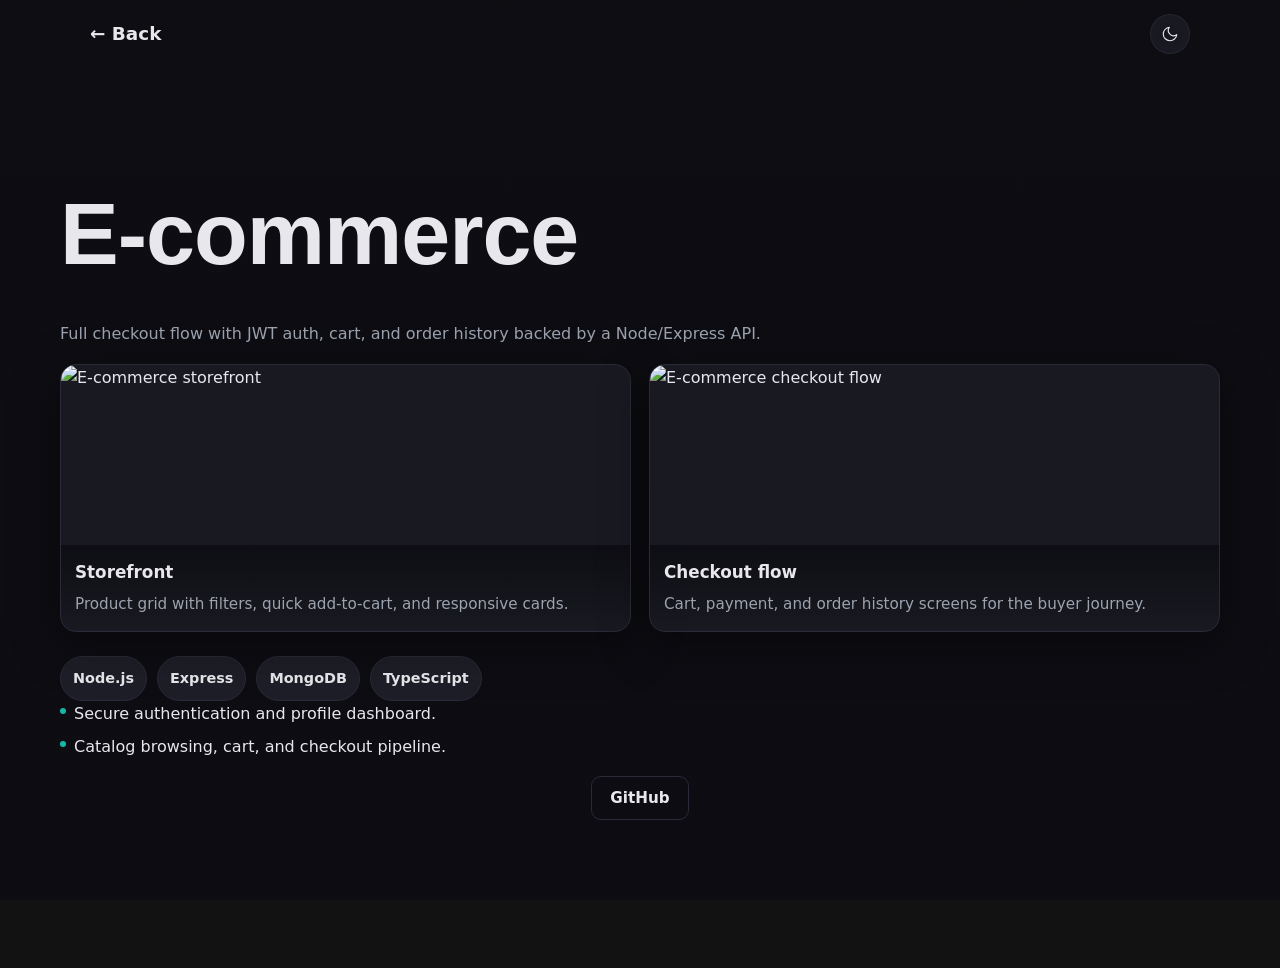
==== projects/ecommerce.html @ d70d5ee4 "Update page title to include 'jano'" ====
<!doctype html>
<html lang="en">
<head>
  <meta charset="UTF-8">
  <meta name="viewport" content="width=device-width, initial-scale=1.0">
  <title>E-commerce | Bati | jano</title>
  <link rel="icon" type="image/x-icon" href="../public/favicon.ico">
  <link rel="stylesheet" href="../style.css">
</head>
<body>
  <input type="checkbox" id="theme-toggle" class="visually-hidden" aria-label="Toggle light mode">
  <!-- Icon sprite (sun/moon) -->
  <svg width="0" height="0" style="position:absolute">
    <defs>
      <symbol id="icon-moon" viewBox="0 0 24 24">
        <path d="M21 12.79A9 9 0 1 1 11.21 3 7 7 0 0 0 21 12.79z" fill="none" stroke="currentColor" stroke-width="1.5" stroke-linecap="round" stroke-linejoin="round"/>
      </symbol>
      <symbol id="icon-sun" viewBox="0 0 24 24">
        <circle cx="12" cy="12" r="5" fill="none" stroke="currentColor" stroke-width="1.5" />
        <path d="M12 1v2M12 21v2M4.22 4.22l1.42 1.42M18.36 18.36l1.42 1.42M1 12h2M21 12h2M4.22 19.78l1.42-1.42M18.36 5.64l1.42-1.42" stroke="currentColor" stroke-width="1.5" stroke-linecap="round"/>
      </symbol>
    </defs>
  </svg>
  <div class="page project-detail" style="--detail-bg: url('../public/ecommerce3.jpg');">
    <header class="navbar">
      <div class="nav-inner">
        <a class="logo" href="../index.html"><span>&larr; Back</span></a>
        <label for="theme-toggle" class="icon-button theme-toggle" aria-label="Toggle theme">
          <svg class="icon sun"><use href="#icon-sun"></use></svg>
          <svg class="icon moon"><use href="#icon-moon"></use></svg>
        </label>
      </div>
    </header>

    <main class="section">
      <div class="container">
        <h1 class="headline">E-commerce</h1>
        <p class="body-text">Full checkout flow with JWT auth, cart, and order history backed by a Node/Express API.</p>
        <div class="detail-gallery">
          <div class="image-card">
            <img src="../public/ecommerce.jpg" alt="E-commerce storefront">
            <div class="image-caption">
              <h4>Storefront</h4>
              <p>Product grid with filters, quick add-to-cart, and responsive cards.</p>
            </div>
          </div>
          <div class="image-card">
            <img src="../public/ecommerce2.jpg" alt="E-commerce checkout flow">
            <div class="image-caption">
              <h4>Checkout flow</h4>
              <p>Cart, payment, and order history screens for the buyer journey.</p>
            </div>
          </div>
        </div>
        <div class="pill-row">
          <span class="pill">Node.js</span>
          <span class="pill">Express</span>
          <span class="pill">MongoDB</span>
          <span class="pill">TypeScript</span>
        </div>
        <ul class="bullet-list">
          <li>Secure authentication and profile dashboard.</li>
          <li>Catalog browsing, cart, and checkout pipeline.</li>
        </ul>
        <div class="button-row">
          <a class="btn outline" href="https://github.com/bati58/e-commerce.git" target="_blank" rel="noreferrer">GitHub</a>
        </div>
      </div>
    </main>
  </div>
</body>
</html>
---- style.css ----
:root {
  /* dark palette (default) */
  --background-dark: #0c0c12;
  --foreground-dark: #e8e8ec;
  --card-dark: #16161e;
  --card-foreground-dark: #e8e8ec;
  --popover-dark: #16161e;
  --popover-foreground-dark: #e8e8ec;
  --primary-dark: #e8e8ec;
  --primary-foreground-dark: #0c0c12;
  --secondary-dark: #1e1e28;
  --secondary-foreground-dark: #e8e8ec;
  --muted-dark: #1e1e28;
  --muted-foreground-dark: #9ca3af;
  --accent: #14b8a6;
  --accent-foreground-dark: #0c0c12;
  --destructive-dark: #ef4444;
  --destructive-foreground-dark: #0c0c12;
  --border-dark: #2a2a38;
  --input-dark: #1e1e28;
  --ring-dark: #e8e8ec;
  --shadow-soft-dark: 0 12px 50px rgba(0, 0, 0, 0.35);

  /* light palette */
  --background-light: #eef2f6;
  --foreground-light: #1e3a5f;
  --card-light: #ffffff;
  --card-foreground-light: #1e3a5f;
  --popover-light: #ffffff;
  --popover-foreground-light: #1e3a5f;
  --primary-light: #1e3a5f;
  --primary-foreground-light: #ffffff;
  --secondary-light: #e4ebf3;
  --secondary-foreground-light: #1e3a5f;
  --muted-light: #e4ebf3;
  --muted-foreground-light: #5a7a9a;
  --accent-foreground-light: #ffffff;
  --destructive-light: #ef4444;
  --destructive-foreground-light: #ffffff;
  --border-light: #d1dce8;
  --input-light: #e4ebf3;
  --ring-light: #1e3a5f;
  --shadow-soft-light: 0 10px 40px rgba(16, 42, 66, 0.08);

  --radius: 12px;

  /* default theme: dark */
  --background: var(--background-dark);
  --foreground: var(--foreground-dark);
  --card: var(--card-dark);
  --card-foreground: var(--card-foreground-dark);
  --popover: var(--popover-dark);
  --popover-foreground: var(--popover-foreground-dark);
  --primary: var(--primary-dark);
  --primary-foreground: var(--primary-foreground-dark);
  --secondary: var(--secondary-dark);
  --secondary-foreground: var(--secondary-foreground-dark);
  --muted: var(--muted-dark);
  --muted-foreground: var(--muted-foreground-dark);
  --accent-foreground: var(--accent-foreground-dark);
  --destructive: var(--destructive-dark);
  --destructive-foreground: var(--destructive-foreground-dark);
  --border: var(--border-dark);
  --input: var(--input-dark);
  --ring: var(--ring-dark);
  --shadow-soft: var(--shadow-soft-dark);

  color-scheme: dark;
}

#theme-toggle:checked ~ .page {
  --background: var(--background-light);
  --foreground: var(--foreground-light);
  --card: var(--card-light);
  --card-foreground: var(--card-foreground-light);
  --popover: var(--popover-light);
  --popover-foreground: var(--popover-foreground-light);
  --primary: var(--primary-light);
  --primary-foreground: var(--primary-foreground-light);
  --secondary: var(--secondary-light);
  --secondary-foreground: var(--secondary-foreground-light);
  --muted: var(--muted-light);
  --muted-foreground: var(--muted-foreground-light);
  --accent-foreground: var(--accent-foreground-light);
  --destructive: var(--destructive-light);
  --destructive-foreground: var(--destructive-foreground-light);
  --border: var(--border-light);
  --input: var(--input-light);
  --ring: var(--ring-light);
  --shadow-soft: var(--shadow-soft-light);
  color-scheme: light;
}

*,
*::before,
*::after {
  box-sizing: border-box;
}

.visually-hidden {
  position: absolute;
  width: 1px;
  height: 1px;
  padding: 0;
  margin: -1px;
  overflow: hidden;
  clip: rect(0, 0, 0, 0);
  white-space: nowrap;
  border: 0;
}

body {
  margin: 0;
  font-family: 'Inter', system-ui, -apple-system, sans-serif;
}

.page {
  background: var(--background);
  color: var(--foreground);
  min-height: 100vh;
  line-height: 1.6;
  transition: background 0.4s ease, color 0.4s ease;
}

a {
  color: inherit;
  text-decoration: none;
}

img {
  max-width: 100%;
  display: block;
}

main {
  position: relative;
  z-index: 1;
}

.container {
  width: min(1200px, 100%);
  margin: 0 auto;
  padding: 0 1.25rem;
}

.section {
  padding: 96px 0;
}

.text-center {
  text-align: center;
}

.headline {
  font-family: 'Space Grotesk', 'Inter', sans-serif;
  font-size: clamp(48px, 8vw, 88px);
  margin: 0 0 16px;
  letter-spacing: -1px;
}

.subtitle {
  margin: 0 0 12px;
  color: var(--muted-foreground);
  letter-spacing: 0.2em;
  text-transform: uppercase;
  font-weight: 600;
}

.tagline {
  margin: 0 auto 32px;
  max-width: 640px;
  color: var(--muted-foreground);
  font-size: 1rem;
}

.button-row {
  display: flex;
  flex-wrap: wrap;
  gap: 12px;
  justify-content: center;
  margin-bottom: 52px;
}

.btn {
  display: inline-flex;
  align-items: center;
  justify-content: center;
  gap: 8px;
  height: 44px;
  padding: 0 18px;
  border-radius: 10px;
  font-weight: 600;
  font-size: 0.95rem;
  border: 1px solid var(--border);
  cursor: pointer;
  transition: transform 0.15s ease, background 0.2s ease, color 0.2s ease, border-color 0.2s ease;
  background: transparent;
  color: var(--foreground);
}

.btn.small {
  height: 36px;
  padding: 0 14px;
  font-size: 0.85rem;
}

.btn:hover {
  transform: translateY(-1px);
  background: color-mix(in srgb, var(--accent) 12%, transparent);
  border-color: var(--accent);
}

.btn.learn-more {
  background: linear-gradient(135deg, #0ea5e9, #8b5cf6);
  color: #e09090;
  text-shadow: 0 1px 2px rgba(0, 0, 0, 0.35);
  border: none;
  box-shadow: 0 10px 30px color-mix(in srgb, var(--accent) 35%, rgba(0, 0, 0, 0.18));
  gap: 10px;
}

.btn.learn-more::before {
  content: "↗";
  font-size: 0.95em;
  line-height: 1;
}

.btn.learn-more:hover {
  transform: translateY(-2px);
  box-shadow: 0 14px 36px color-mix(in srgb, var(--accent) 50%, rgba(0, 0, 0, 0.24));
  filter: brightness(1.05);
}

.btn.primary {
  background: linear-gradient(135deg, var(--accent), #0f3a78);
  color: var(--accent-foreground);
  border: none;
}

.btn.primary:hover {
  filter: brightness(1.05);
}

.btn.full {
  width: 100%;
}

.btn.outline {
  background: transparent;
}

.hero {
  position: relative;
  min-height: 90vh;
  display: grid;
  place-items: center;
}

.hero-content {
  position: relative;
  z-index: 2;
}

.tech-strip {
  margin-top: 16px;
  padding-bottom: 10px;
}

.tech-grid {
  display: flex;
  flex-wrap: wrap;
  gap: 18px;
  justify-content: center;
}

.tech-grid a,
.tech-grid button.tech-tile {
  display: inline-flex;
  align-items: center;
  justify-content: center;
  width: 46px;
  height: 46px;
  border-radius: 12px;
  border: 1px solid color-mix(in srgb, var(--border) 70%, transparent);
  background: color-mix(in srgb, var(--secondary) 70%, transparent);
  transition: transform 0.22s ease, box-shadow 0.22s ease, border-color 0.22s ease;
  cursor: pointer;
}

.tech-grid img {
  width: 32px;
  height: 32px;
}

.tech-grid a:hover,
.tech-grid button.tech-tile:hover {
  transform: translateY(-6px) scale(1.08) rotate(-2deg);
  border-color: var(--accent);
  box-shadow: 0 14px 32px rgba(20, 184, 166, 0.28);
}

.tech-apps {
  padding-top: 64px;
}

.tech-app-grid {
  display: grid;
  grid-template-columns: repeat(auto-fit, minmax(240px, 1fr));
  gap: 16px;
}

.tech-app-card {
  background: var(--card);
  border: 1px solid var(--border);
  border-radius: var(--radius);
  padding: 16px;
  box-shadow: var(--shadow-soft);
  transition: transform 0.2s ease, box-shadow 0.2s ease, border-color 0.2s ease;
  scroll-margin-top: 120px;
}

.tech-app-card:hover,
.tech-app-card:target {
  transform: translateY(-6px);
  border-color: var(--accent);
  box-shadow: 0 16px 40px rgba(20, 184, 166, 0.2);
}

.page .invert-on-dark {
  filter: invert(1) hue-rotate(180deg);
}

#theme-toggle:checked ~ .page .invert-on-dark {
  filter: invert(0);
}

.navbar {
  position: fixed;
  top: 0;
  left: 0;
  right: 0;
  z-index: 10;
  padding: 14px 18px;
}

.nav-inner {
  max-width: 1100px;
  margin: 0 auto;
  display: flex;
  align-items: center;
  justify-content: space-between;
  gap: 12px;
}

.logo {
  display: inline-flex;
  align-items: center;
  gap: 10px;
  font-weight: 700;
  font-size: 1.15rem;
}

.logo img {
  width: 36px;
  height: 36px;
  border-radius: 10px;
  border: 1px solid color-mix(in srgb, var(--border) 80%, transparent);
  box-shadow: 0 6px 18px rgba(0, 0, 0, 0.25);
}

.nav-links {
  display: flex;
  align-items: center;
  gap: 8px;
  background: color-mix(in srgb, var(--secondary) 80%, transparent);
  border: 1px solid color-mix(in srgb, var(--border) 70%, transparent);
  padding: 8px 10px;
  border-radius: 999px;
  backdrop-filter: blur(14px);
}

.nav-links a {
  padding: 10px 14px;
  font-size: 0.95rem;
  color: var(--muted-foreground);
  border-radius: 12px;
  transition: color 0.2s ease, background 0.2s ease;
}

.nav-links a:hover {
  color: var(--foreground);
  background: color-mix(in srgb, var(--accent) 10%, transparent);
}

.nav-actions {
  display: flex;
  align-items: center;
  gap: 8px;
}

.icon-button {
  width: 40px;
  height: 40px;
  display: inline-flex;
  align-items: center;
  justify-content: center;
  border-radius: 999px;
  border: 1px solid color-mix(in srgb, var(--border) 80%, transparent);
  background: color-mix(in srgb, var(--secondary) 70%, transparent);
  cursor: pointer;
  color: var(--foreground);
  transition: transform 0.15s ease, background 0.2s ease, color 0.2s ease;
}

.icon-button:hover {
  transform: translateY(-1px);
  background: color-mix(in srgb, var(--accent) 12%, transparent);
}

.icon {
  width: 18px;
  height: 18px;
}

.icon.close { display: none; }
.icon.sun { display: none; }

#theme-toggle:checked ~ .page .icon.sun { display: inline; }
#theme-toggle:checked ~ .page .icon.moon { display: none; }
#theme-toggle:not(:checked) ~ .page .icon.moon { display: inline; }

.icon-button.theme-toggle {
  color: var(--foreground);
  border-color: color-mix(in srgb, var(--border) 70%, transparent);
  background: color-mix(in srgb, var(--secondary) 75%, transparent);
}

.icon-button.theme-toggle svg {
  opacity: 1;
  filter: drop-shadow(0 0 2px color-mix(in srgb, var(--background) 70%, transparent));
}

.icon-button.theme-toggle:hover {
  border-color: var(--accent);
  background: color-mix(in srgb, var(--accent) 12%, var(--secondary));
}

/* menu toggle interactions */
.navbar #menu-toggle:checked + .nav-inner .icon.menu { display: none; }
.navbar #menu-toggle:checked + .nav-inner .icon.close { display: inline; }
.navbar #menu-toggle:checked + .nav-inner + .mobile-menu { display: flex; }

.mobile-only {
  display: none;
}

.mobile-menu {
  display: none;
  flex-direction: column;
  gap: 6px;
  background: color-mix(in srgb, var(--secondary) 85%, transparent);
  border: 1px solid color-mix(in srgb, var(--border) 80%, transparent);
  border-radius: 16px;
  padding: 10px;
  margin-top: 10px;
  backdrop-filter: blur(12px);
}

.mobile-menu a {
  padding: 10px 12px;
  border-radius: 10px;
  color: var(--muted-foreground);
}

.mobile-menu a:hover {
  background: color-mix(in srgb, var(--accent) 12%, transparent);
  color: var(--foreground);
}

@media (min-width: 961px) {
  .mobile-menu { display: none !important; }
}

.eyebrow {
  display: inline-flex;
  align-items: center;
  gap: 10px;
  text-transform: uppercase;
  letter-spacing: 0.2em;
  font-size: 0.75rem;
  font-weight: 700;
  color: var(--accent);
}

.eyebrow .line {
  display: inline-block;
  width: 40px;
  height: 1px;
  background: color-mix(in srgb, var(--accent) 70%, transparent);
}

.section-title {
  margin: 10px 0 20px;
  font-size: clamp(28px, 5vw, 40px);
  font-family: 'Space Grotesk', 'Inter', sans-serif;
}

.body-text {
  color: var(--muted-foreground);
  margin: 0 0 16px;
  max-width: 720px;
}

.small-text {
  color: var(--muted-foreground);
  font-size: 0.95rem;
  margin: 0;
}

.small {
  font-size: 0.75rem;
}

.uppercase {
  text-transform: uppercase;
}

.grid {
  display: grid;
  gap: 24px;
}

.two-columns {
  grid-template-columns: repeat(auto-fit, minmax(280px, 1fr));
}

.three-columns {
  grid-template-columns: repeat(auto-fit, minmax(240px, 1fr));
}

.four-columns {
  grid-template-columns: repeat(auto-fit, minmax(240px, 1fr));
}

.card {
  background: var(--card);
  color: var(--card-foreground);
  border: 1px solid var(--border);
  border-radius: var(--radius);
  padding: 20px;
  box-shadow: var(--shadow-soft);
  transition: border-color 0.2s ease, transform 0.25s ease, box-shadow 0.25s ease, filter 0.25s ease;
}

.card:hover {
  border-color: var(--accent);
  transform: translateY(-4px);
  box-shadow: 0 14px 50px rgba(20, 184, 166, 0.18);
}

.card-title {
  margin: 0 0 10px;
  font-size: 1.15rem;
  font-weight: 700;
}

.card-grid {
  display: grid;
  grid-template-columns: repeat(auto-fit, minmax(240px, 1fr));
  gap: 14px;
  margin-top: 18px;
}

.sticky-card {
  position: relative;
  background: color-mix(in srgb, var(--secondary) 70%, transparent);
  border: 1px solid var(--border);
  border-radius: var(--radius);
  padding: 20px;
  top: 0;
}

.list {
  padding: 0;
  margin: 16px 0;
  list-style: none;
  color: var(--foreground);
}

.list li {
  position: relative;
  padding-left: 18px;
  margin-bottom: 10px;
}

.list li::before {
  content: '•';
  position: absolute;
  left: 0;
  color: var(--accent);
  font-weight: 800;
}

.pill-row {
  display: flex;
  flex-wrap: wrap;
  gap: 10px;
}

.pill {
  display: inline-flex;
  align-items: center;
  gap: 8px;
  padding: 10px 12px;
  border-radius: 999px;
  background: var(--secondary);
  border: 1px solid var(--border);
  font-weight: 700;
  font-size: 0.9rem;
  color: var(--secondary-foreground);
}

.pill img {
  width: 18px;
  height: 18px;
}

.section-header {
  display: flex;
  align-items: center;
  gap: 14px;
  margin-bottom: 28px;
}

.rule {
  flex: 1;
  height: 2px;
  background: var(--accent);
  opacity: 0.8;
}

.gap-large {
  gap: 24px;
}

.detail-card {
  background: var(--card);
  border: 1px solid var(--border);
  border-radius: var(--radius);
  padding: 18px;
  box-shadow: var(--shadow-soft);
  transition: border-color 0.2s ease, transform 0.2s ease, box-shadow 0.2s ease;
}

.detail-card:hover {
  border-color: var(--accent);
  transform: translateY(-3px);
  box-shadow: 0 14px 44px rgba(20, 184, 166, 0.18);
}

.project.card {
  position: relative;
  transform-style: preserve-3d;
  transition: transform 280ms ease, box-shadow 280ms ease, filter 280ms ease;
  box-shadow: 0 12px 40px rgba(0, 0, 0, 0.18);
  padding-bottom: 56px;
}

.project.card::after {
  content: '';
  position: absolute;
  inset: 0;
  border-radius: inherit;
  background: radial-gradient(circle at 20% 20%, rgba(255, 255, 255, 0.18), transparent 45%),
              radial-gradient(circle at 80% 0%, rgba(20, 184, 166, 0.12), transparent 40%);
  pointer-events: none;
  opacity: 0;
  transition: opacity 280ms ease;
}

.project.card:nth-child(2n) {
  transform: translate3d(0, 0, 0) rotateZ(0.6deg);
}

.project.card:nth-child(2n+1) {
  transform: translate3d(0, 0, 0) rotateZ(-0.6deg);
}

.project.card:hover {
  transform: translate3d(0, -14px, 12px) rotateX(0.6deg) rotateY(-0.6deg) rotateZ(0deg);
  box-shadow: 0 24px 70px rgba(0, 0, 0, 0.28);
  filter: drop-shadow(0 12px 25px rgba(20, 184, 166, 0.2));
}

.project.card:hover::after {
  opacity: 1;
}

.project .tag-row {
  display: flex;
  flex-wrap: wrap;
  gap: 10px;
  margin: 10px 0 16px;
}

.project .tag-row span {
  padding: 6px 10px;
  border-radius: 999px;
  border: 1px solid var(--border);
  color: var(--muted-foreground);
  font-weight: 600;
  font-size: 0.9rem;
}

.project .learn-more {
  position: absolute;
  right: 16px;
  bottom: 16px;
}

.bullet-list {
  list-style: none;
  padding: 0;
  margin: 0 0 16px;
  color: var(--foreground);
}

.bullet-list li {
  display: flex;
  align-items: flex-start;
  gap: 8px;
  margin-bottom: 8px;
}

.bullet-list li::before {
  content: '';
  width: 6px;
  height: 6px;
  border-radius: 50%;
  background: var(--accent);
  margin-top: 7px;
  flex-shrink: 0;
}

.link-row {
  display: flex;
  gap: 12px;
}

.link-row a {
  font-weight: 700;
  color: var(--foreground);
  padding: 6px 0;
}

.link-row a:hover {
  color: var(--accent);
}

.service {
  display: flex;
  gap: 12px;
  align-items: center;
}

.icon-circle {
  width: 44px;
  height: 44px;
  border-radius: 12px;
  background: color-mix(in srgb, var(--accent) 12%, transparent);
  display: inline-flex;
  align-items: center;
  justify-content: center;
  color: var(--accent);
  flex-shrink: 0;
}

.icon-circle svg {
  width: 22px;
  height: 22px;
}

.contact-grid {
  grid-template-columns: repeat(auto-fit, minmax(280px, 1fr));
}

.contact-card .accent-bar,
.contact-form .accent-bar {
  height: 4px;
  width: 100%;
  background: linear-gradient(90deg, var(--accent), transparent);
  margin: -20px -20px 16px;
  border-top-left-radius: var(--radius);
  border-top-right-radius: var(--radius);
}

.contact-list {
  list-style: none;
  padding: 0;
  margin: 18px 0;
}

.contact-list li {
  display: flex;
  align-items: center;
  gap: 12px;
  margin-bottom: 12px;
  font-weight: 700;
}

.contact-form form {
  display: flex;
  flex-direction: column;
  gap: 14px;
}

.form-row {
  display: grid;
  grid-template-columns: repeat(auto-fit, minmax(200px, 1fr));
  gap: 12px;
}

label {
  display: flex;
  flex-direction: column;
  gap: 8px;
  color: var(--foreground);
  font-weight: 700;
  font-size: 0.95rem;
}

input,
textarea {
  width: 100%;
  border-radius: 12px;
  border: 1px solid var(--border);
  background: var(--secondary);
  color: var(--foreground);
  padding: 12px 14px;
  font-size: 0.95rem;
  transition: border-color 0.2s ease, box-shadow 0.2s ease, background 0.2s ease;
  font-family: inherit;
}

input:focus,
textarea:focus {
  outline: none;
  border-color: var(--accent);
  box-shadow: 0 0 0 4px color-mix(in srgb, var(--accent) 25%, transparent);
}

textarea {
  resize: vertical;
}

.form-status {
  display: none;
  font-weight: 700;
  font-size: 0.95rem;
  margin: 8px 0 0;
}

.form-status.success { color: #16a34a; }
.form-status.error { color: #ef4444; }

:target#form-sent {
  display: block;
}

.form-status-close {
  margin-left: 10px;
  padding: 4px 8px;
  border-radius: 8px;
  background: color-mix(in srgb, var(--secondary) 80%, transparent);
  border: 1px solid color-mix(in srgb, var(--border) 70%, transparent);
  color: var(--foreground);
  font-weight: 800;
}

.form-status-close:hover {
  background: color-mix(in srgb, var(--accent) 12%, transparent);
  border-color: var(--accent);
}


.social-row {
  display: flex;
  flex-wrap: wrap;
  gap: 8px;
  margin-top: 10px;
}

.icon-button.square {
  width: 36px;
  height: 36px;
  border-radius: 10px;
  background: var(--secondary);
  border: 1px solid var(--border);
  display: inline-flex;
  align-items: center;
  justify-content: center;
  color: var(--muted-foreground);
  font-weight: 700;
  font-size: 0.9rem;
  transition: transform 0.2s ease, box-shadow 0.2s ease, border-color 0.2s ease;
}

.icon-button.square:hover {
  color: var(--accent);
  border-color: var(--accent);
  transform: translateY(-2px);
  box-shadow: 0 8px 20px rgba(20, 184, 166, 0.15);
}

.contact-card .icon-button.square {
  background: color-mix(in srgb, var(--secondary) 80%, transparent);
}

.icon-button.square svg {
  width: 18px;
  height: 18px;
}

.theme-toggle-btn {
  width: auto;
  height: 38px;
  padding: 0 12px;
  font-weight: 700;
  font-size: 0.9rem;
}

/* Project detail pages */
.project-detail main {
  padding-top: 96px;
}

.page.project-detail {
  position: relative;
  background: linear-gradient(180deg, color-mix(in srgb, var(--background) 85%, transparent), color-mix(in srgb, var(--background) 94%, transparent)), var(--detail-bg, none);
  background-size: cover;
  background-repeat: no-repeat;
  background-position: center;
  background-attachment: fixed;
}

.page.project-detail main,
.page.project-detail header {
  position: relative;
  z-index: 1;
}

.detail-hero {
  margin: 24px 0;
  border-radius: 16px;
  overflow: hidden;
  border: 1px solid var(--border);
  box-shadow: var(--shadow-soft);
  background: color-mix(in srgb, var(--secondary) 60%, transparent);
}

.detail-hero img {
  width: 100%;
  display: block;
  object-fit: cover;
  min-height: 260px;
  opacity: 0;
  transform: translateY(12px);
  animation: fadeInHero 0.75s ease forwards;
}

@keyframes fadeInHero {
  from { opacity: 0; transform: translateY(14px); }
  to   { opacity: 1; transform: translateY(0); }
}

.detail-gallery {
  display: grid;
  grid-template-columns: repeat(auto-fit, minmax(280px, 1fr));
  gap: 18px;
  margin: 18px 0 24px;
}

.image-card {
  position: relative;
  overflow: hidden;
  border-radius: 16px;
  border: 1px solid var(--border);
  background: color-mix(in srgb, var(--secondary) 70%, transparent);
  box-shadow: var(--shadow-soft);
  transition: transform 0.2s ease, box-shadow 0.2s ease, border-color 0.2s ease;
}

.image-card:hover {
  transform: translateY(-4px);
  border-color: var(--accent);
  box-shadow: 0 18px 44px rgba(20, 184, 166, 0.18);
}

.image-card img {
  width: 100%;
  display: block;
  object-fit: cover;
  min-height: 180px;
}

.image-caption {
  padding: 14px;
  background: linear-gradient(180deg, color-mix(in srgb, var(--background) 90%, transparent), transparent);
}

.image-caption h4 {
  margin: 0 0 6px;
  font-size: 1.05rem;
}

.image-caption p {
  margin: 0;
  color: var(--muted-foreground);
  font-size: 0.95rem;
}

.image-card.placeholder {
  display: grid;
  place-items: center;
  background: color-mix(in srgb, var(--secondary) 60%, transparent);
  border: 1px dashed color-mix(in srgb, var(--accent) 50%, var(--border));
}

.placeholder-inner {
  text-align: center;
  padding: 22px;
  color: var(--muted-foreground);
}

.placeholder-inner span {
  display: inline-block;
  font-weight: 700;
  color: var(--foreground);
  margin-bottom: 6px;
}

.contact-grid .card {
  position: relative;
  overflow: hidden;
}

.footer {
  padding: 48px 0 32px;
  background: color-mix(in srgb, var(--secondary) 70%, transparent);
  border-top: 1px solid var(--border);
  margin-top: 32px;
}

.footer-grid {
  display: grid;
  grid-template-columns: repeat(auto-fit, minmax(260px, 1fr));
  gap: 18px;
  align-items: center;
}

.footer-links {
  display: flex;
  flex-wrap: wrap;
  gap: 10px 14px;
  margin-top: 8px;
  color: var(--muted-foreground);
}

.footer-links.footer-links-grid {
  display: grid;
  grid-auto-flow: column;
  grid-template-rows: repeat(3, auto);
  grid-template-columns: repeat(2, auto);
  gap: 8px 18px;
  margin-top: 10px;
}

.footer-links a:hover {
  color: var(--foreground);
}

.copyright {
  text-align: center;
  color: var(--muted-foreground);
  margin: 18px 0 0;
  font-size: 0.9rem;
}

.dot-background {
  position: fixed;
  inset: 0;
  pointer-events: none;
  z-index: 0;
}

.dot-grid {
  position: absolute;
  inset: 0;
  background-image: radial-gradient(circle, color-mix(in srgb, var(--foreground) 18%, transparent) 2px, transparent 2px);
  background-size: 32px 32px;
  opacity: 0.6;
  transition: opacity 0.4s ease;
}

.floating-dots {
  position: absolute;
  inset: 0;
}

.floating-dots span {
  position: absolute;
  left: calc(var(--x) * 1%);
  top: calc(var(--y) * 1%);
  width: calc(var(--s) * 1px);
  height: calc(var(--s) * 1px);
  background: color-mix(in srgb, var(--accent) 90%, transparent);
  border-radius: 999px;
  opacity: var(--o);
  animation: float 10s ease-in-out infinite alternate;
}
/* Profile Card (replaces How I Work) */
.profile-card {
  text-align: center;
  background: var(--card);
  border: 1px solid var(--border);
  border-radius: var(--radius);
  padding: 24px;
  box-shadow: var(--shadow-soft);
  transition: transform 0.3s ease, box-shadow 0.3s ease;
}

.profile-card:hover {
  transform: translateY(-6px);
  box-shadow: 0 16px 50px rgba(20, 184, 166, 0.2);
}

/* Image */
.profile-image-wrapper {
  width: 160px;
  height: 160px;
  margin: 0 auto 16px;
  border-radius: 50%;
  overflow: hidden;
  border: 3px solid var(--accent);
  box-shadow: 0 10px 30px rgba(20, 184, 166, 0.3);
}

.profile-image-wrapper img {
  width: 100%;
  height: 100%;
  object-fit: cover;
}

/* Bio */
.profile-bio {
  margin-top: 12px;
  font-size: 0.9rem;
  color: var(--muted-foreground);
}
/* =========================
   PROFILE ADVANCED EFFECTS
========================= */

/* Floating animation */
@keyframes float {
  0% { transform: translateY(0px); }
  50% { transform: translateY(-10px); }
  100% { transform: translateY(0px); }
}

.profile-card {
  text-align: center;
  background: var(--card);
  border: 1px solid var(--border);
  border-radius: var(--radius);
  padding: 28px 20px;
  box-shadow: var(--shadow-soft);
  animation: float 4s ease-in-out infinite;
  transition: transform 0.3s ease, box-shadow 0.3s ease;
}

.profile-card:hover {
  transform: translateY(-8px) scale(1.02);
  box-shadow: 0 20px 60px rgba(20, 184, 166, 0.25);
}

/* Profile Image */
.profile-image-wrapper {
  position: relative;
  width: 220px;
  height: 220px;
  margin: 0 auto 18px;
  border-radius: 50%;
  overflow: hidden;
}

/* Image */
.profile-image-wrapper img {
  width: 100%;
  height: 100%;
  object-fit: cover;
  border-radius: 50%;
  position: relative;
  z-index: 2;
}

/* Animated Glow Ring */
.glow-ring {
  position: absolute;
  inset: -6px;
  border-radius: 50%;
  background: conic-gradient(
    from 0deg,
    #14b8a6,
    #0ea5e9,
    #8b5cf6,
    #14b8a6
  );
  animation: spin 4s linear infinite;
  z-index: 1;
  filter: blur(6px);
}

/* Inner mask to keep ring only */
.profile-image-wrapper::after {
  content: "";
  position: absolute;
  inset: 4px;
  background: var(--card);
  border-radius: 50%;
  z-index: 1;
}
/* CV Button */
.cv-button {
  display: inline-block;
  margin-top: 18px;
  padding: 10px 18px;
  font-size: 0.9rem;
  font-weight: 500;
  border-radius: 999px;
  text-decoration: none;
  color: white;
  background: linear-gradient(135deg, #14b8a6, #0ea5e9);
  box-shadow: 0 6px 20px rgba(14, 165, 233, 0.4);
  transition: all 0.3s ease;
}

/* Hover effect */
.cv-button:hover {
  transform: translateY(-3px) scale(1.05);
  box-shadow: 0 10px 30px rgba(14, 165, 233, 0.6);
}

/* Click effect */
.cv-button:active {
  transform: scale(0.95);
}
/* Spin animation */
@keyframes spin {
  100% { transform: rotate(360deg); }
}

/* Bio */
.profile-bio {
  margin-top: 12px;
  font-size: 0.9rem;
  color: var(--muted-foreground);
}

/* Social Icons */
.profile-socials {
  display: flex;
  justify-content: center;
  gap: 10px;
  margin-top: 16px;
}

.profile-socials a {
  width: 38px;
  height: 38px;
  border-radius: 10px;
  background: var(--secondary);
  border: 1px solid var(--border);
  display: flex;
  align-items: center;
  justify-content: center;
  color: var(--muted-foreground);
  transition: all 0.25s ease;
}

.profile-socials a svg {
  width: 18px;
  height: 18px;
}

.profile-socials a:hover {
  transform: translateY(-3px) scale(1.1);
  color: var(--accent);
  border-color: var(--accent);
  box-shadow: 0 8px 20px rgba(20, 184, 166, 0.3);
}

@keyframes float {
  from { transform: translateY(0px); }
  to   { transform: translateY(-10px); }
}

.dot-grid {
  mix-blend-mode: normal;
}

@media (max-width: 960px) {
  .nav-links {
    display: none;
  }

  .mobile-only {
    display: inline-flex;
  }

  .navbar {
    background: linear-gradient(180deg, color-mix(in srgb, var(--background) 92%, transparent), transparent);
  }

  .section {
    padding: 72px 0;
  }

  .button-row {
    justify-content: center;
  }

  .hero {
    padding-top: 48px;
  }
}

@media (max-width: 640px) {
  .headline {
    letter-spacing: -0.5px;
  }

  .button-row a {
    width: 100%;
    justify-content: center;
  }

  .card-grid,
  .three-columns,
  .four-columns {
    grid-template-columns: 1fr;
  }

  .contact-grid {
    grid-template-columns: 1fr;
  }

  .tech-grid {
    gap: 12px;
  }
}
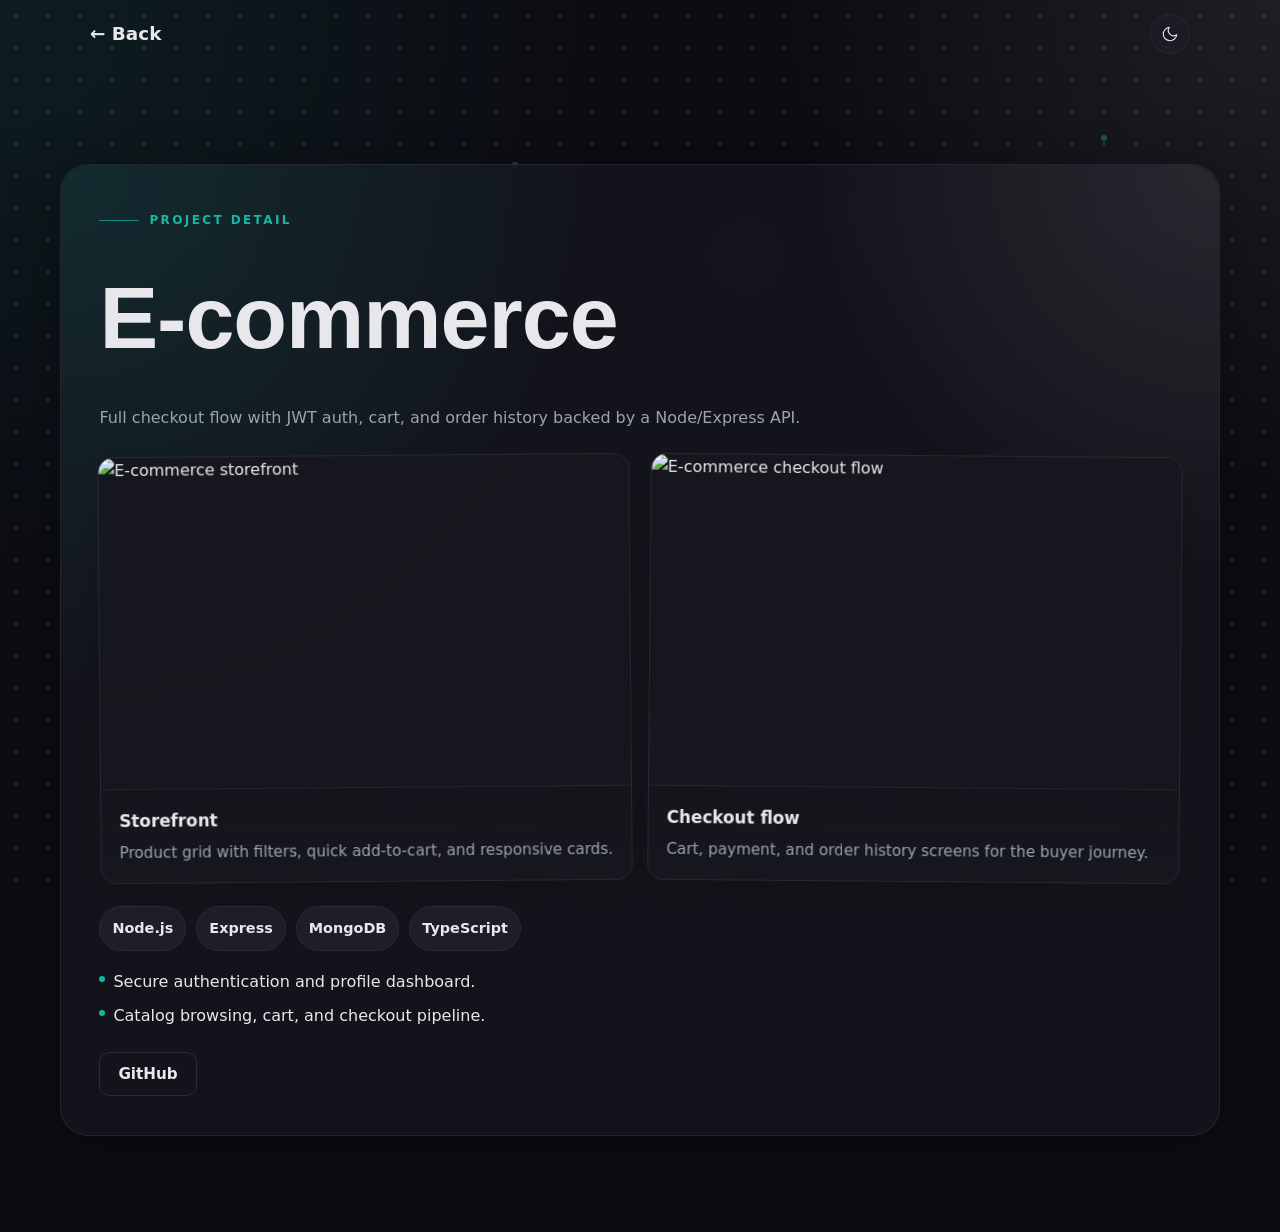
==== commit fcb0a721: "Update project detail backgrounds and card animations" ====
--- a/projects/ecommerce.html
+++ b/projects/ecommerce.html
@@ -3,7 +3,7 @@
 <head>
   <meta charset="UTF-8">
   <meta name="viewport" content="width=device-width, initial-scale=1.0">
-  <title>E-commerce | Bati | jano</title>
+  <title>E-commerce | Bati</title>
   <link rel="icon" type="image/x-icon" href="../public/favicon.ico">
   <link rel="stylesheet" href="../style.css">
 </head>
@@ -22,6 +22,26 @@
     </defs>
   </svg>
   <div class="page project-detail" style="--detail-bg: url('../public/ecommerce3.jpg');">
+    <div class="dot-background" aria-hidden="true">
+      <div class="dot-grid"></div>
+      <div class="floating-dots">
+        <span style="--x:8;--y:20;--s:7;--o:0.45;"></span>
+        <span style="--x:22;--y:35;--s:5;--o:0.35;"></span>
+        <span style="--x:40;--y:18;--s:6;--o:0.4;"></span>
+        <span style="--x:58;--y:28;--s:8;--o:0.5;"></span>
+        <span style="--x:72;--y:22;--s:5;--o:0.4;"></span>
+        <span style="--x:86;--y:15;--s:6;--o:0.45;"></span>
+        <span style="--x:12;--y:60;--s:6;--o:0.35;"></span>
+        <span style="--x:28;--y:70;--s:7;--o:0.4;"></span>
+        <span style="--x:48;--y:62;--s:5;--o:0.4;"></span>
+        <span style="--x:64;--y:68;--s:9;--o:0.5;"></span>
+        <span style="--x:80;--y:60;--s:6;--o:0.45;"></span>
+        <span style="--x:20;--y:85;--s:8;--o:0.35;"></span>
+        <span style="--x:44;--y:86;--s:6;--o:0.4;"></span>
+        <span style="--x:68;--y:86;--s:5;--o:0.35;"></span>
+        <span style="--x:88;--y:80;--s:7;--o:0.45;"></span>
+      </div>
+    </div>
     <header class="navbar">
       <div class="nav-inner">
         <a class="logo" href="../index.html"><span>&larr; Back</span></a>
@@ -34,6 +54,8 @@
 
     <main class="section">
       <div class="container">
+        <article class="detail-shell">
+          <span class="eyebrow"><span class="line"></span>Project Detail</span>
         <h1 class="headline">E-commerce</h1>
         <p class="body-text">Full checkout flow with JWT auth, cart, and order history backed by a Node/Express API.</p>
         <div class="detail-gallery">
@@ -65,6 +87,7 @@
         <div class="button-row">
           <a class="btn outline" href="https://github.com/bati58/e-commerce.git" target="_blank" rel="noreferrer">GitHub</a>
         </div>
+        </article>
       </div>
     </main>
   </div>
--- a/style.css
+++ b/style.css
@@ -936,17 +936,61 @@
 
 .page.project-detail {
   position: relative;
-  background: linear-gradient(180deg, color-mix(in srgb, var(--background) 85%, transparent), color-mix(in srgb, var(--background) 94%, transparent)), var(--detail-bg, none);
-  background-size: cover;
-  background-repeat: no-repeat;
-  background-position: center;
-  background-attachment: fixed;
+  background:
+    radial-gradient(circle at top left, color-mix(in srgb, var(--accent) 10%, transparent), transparent 34%),
+    radial-gradient(circle at top right, color-mix(in srgb, var(--foreground) 8%, transparent), transparent 28%),
+    var(--background);
 }
 
 .page.project-detail main,
 .page.project-detail header {
   position: relative;
   z-index: 1;
+}
+
+.detail-shell {
+  position: relative;
+  overflow: hidden;
+  padding: clamp(1.5rem, 3vw, 2.5rem);
+  border: 1px solid color-mix(in srgb, var(--border) 82%, transparent);
+  border-radius: 28px;
+  background: color-mix(in srgb, var(--card) 84%, transparent);
+  box-shadow: var(--shadow-soft);
+  backdrop-filter: blur(18px);
+}
+
+.detail-shell::before {
+  content: '';
+  position: absolute;
+  inset: 0;
+  border-radius: inherit;
+  background:
+    radial-gradient(circle at 0% 0%, color-mix(in srgb, var(--accent) 14%, transparent), transparent 36%),
+    radial-gradient(circle at 100% 0%, color-mix(in srgb, var(--foreground) 9%, transparent), transparent 28%);
+  pointer-events: none;
+}
+
+.detail-shell > * {
+  position: relative;
+  z-index: 1;
+}
+
+.detail-shell .eyebrow {
+  margin-bottom: 18px;
+}
+
+.project-detail .body-text {
+  margin-bottom: 24px;
+}
+
+.project-detail .pill-row {
+  margin-bottom: 18px;
+}
+
+.project-detail .button-row {
+  justify-content: flex-start;
+  margin-top: 24px;
+  margin-bottom: 0;
 }
 
 .detail-hero {
@@ -978,22 +1022,80 @@
   grid-template-columns: repeat(auto-fit, minmax(280px, 1fr));
   gap: 18px;
   margin: 18px 0 24px;
+  perspective: 1400px;
 }
 
 .image-card {
   position: relative;
   overflow: hidden;
+  isolation: isolate;
   border-radius: 16px;
-  border: 1px solid var(--border);
-  background: color-mix(in srgb, var(--secondary) 70%, transparent);
-  box-shadow: var(--shadow-soft);
-  transition: transform 0.2s ease, box-shadow 0.2s ease, border-color 0.2s ease;
+  border: 1px solid color-mix(in srgb, var(--border) 86%, transparent);
+  background: color-mix(in srgb, var(--card) 88%, transparent);
+  box-shadow: 0 12px 40px rgba(0, 0, 0, 0.18);
+  transform-style: preserve-3d;
+  will-change: transform;
+  transition: transform 360ms cubic-bezier(0.22, 1, 0.36, 1), box-shadow 360ms ease, filter 360ms ease, border-color 360ms ease;
+}
+
+.image-card::before {
+  content: '';
+  position: absolute;
+  inset: -20%;
+  z-index: 2;
+  background: linear-gradient(115deg,
+      transparent 28%,
+      rgba(255, 255, 255, 0.08) 42%,
+      rgba(255, 255, 255, 0.2) 50%,
+      rgba(20, 184, 166, 0.16) 56%,
+      transparent 72%);
+  opacity: 0;
+  transform: translateX(-120%) skewX(-18deg);
+  pointer-events: none;
+  transition: transform 760ms cubic-bezier(0.22, 1, 0.36, 1), opacity 240ms ease;
+}
+
+.image-card::after {
+  content: '';
+  position: absolute;
+  inset: 0;
+  z-index: 1;
+  border-radius: inherit;
+  background:
+    radial-gradient(circle at 20% 20%, rgba(255, 255, 255, 0.18), transparent 42%),
+    radial-gradient(circle at 80% 0%, rgba(20, 184, 166, 0.12), transparent 38%);
+  opacity: 0;
+  pointer-events: none;
+  transition: opacity 360ms ease;
+}
+
+.image-card > * {
+  position: relative;
+  z-index: 3;
+}
+
+.detail-gallery .image-card:nth-child(2n) {
+  transform: translate3d(0, 0, 0) rotateZ(0.5deg);
+}
+
+.detail-gallery .image-card:nth-child(2n + 1) {
+  transform: translate3d(0, 0, 0) rotateZ(-0.5deg);
 }
 
 .image-card:hover {
-  transform: translateY(-4px);
+  transform: translate3d(0, -14px, 22px) rotateX(1.2deg) rotateY(-1.1deg) rotateZ(0deg);
   border-color: var(--accent);
-  box-shadow: 0 18px 44px rgba(20, 184, 166, 0.18);
+  box-shadow: 0 28px 70px rgba(0, 0, 0, 0.3);
+  filter: drop-shadow(0 14px 28px rgba(20, 184, 166, 0.22));
+}
+
+.image-card:hover::before {
+  opacity: 1;
+  transform: translateX(110%) skewX(-18deg);
+}
+
+.image-card:hover::after {
+  opacity: 1;
 }
 
 .image-card img {
@@ -1001,22 +1103,48 @@
   display: block;
   object-fit: cover;
   min-height: 180px;
+  aspect-ratio: 16 / 10;
+  transform-origin: center;
+  transition: transform 560ms cubic-bezier(0.22, 1, 0.36, 1), filter 420ms ease;
+}
+
+.image-card:hover img {
+  transform: scale(1.08) translateY(-4px);
+  filter: saturate(1.08) contrast(1.03);
 }
 
 .image-caption {
-  padding: 14px;
-  background: linear-gradient(180deg, color-mix(in srgb, var(--background) 90%, transparent), transparent);
+  padding: 18px;
+  border-top: 1px solid color-mix(in srgb, var(--border) 72%, transparent);
+  background: linear-gradient(180deg, color-mix(in srgb, var(--background) 16%, transparent), color-mix(in srgb, var(--card) 96%, transparent));
+  transition: transform 360ms cubic-bezier(0.22, 1, 0.36, 1), border-color 360ms ease, background 360ms ease;
+}
+
+.image-card:hover .image-caption {
+  transform: translateY(-4px);
+  border-top-color: color-mix(in srgb, var(--accent) 48%, var(--border));
 }
 
 .image-caption h4 {
   margin: 0 0 6px;
   font-size: 1.05rem;
+  transition: transform 360ms cubic-bezier(0.22, 1, 0.36, 1), color 360ms ease;
 }
 
 .image-caption p {
   margin: 0;
   color: var(--muted-foreground);
   font-size: 0.95rem;
+  transition: transform 360ms cubic-bezier(0.22, 1, 0.36, 1), color 360ms ease;
+}
+
+.image-card:hover .image-caption h4 {
+  transform: translateY(-2px);
+  color: var(--foreground);
+}
+
+.image-card:hover .image-caption p {
+  transform: translateY(-1px);
 }
 
 .image-card.placeholder {
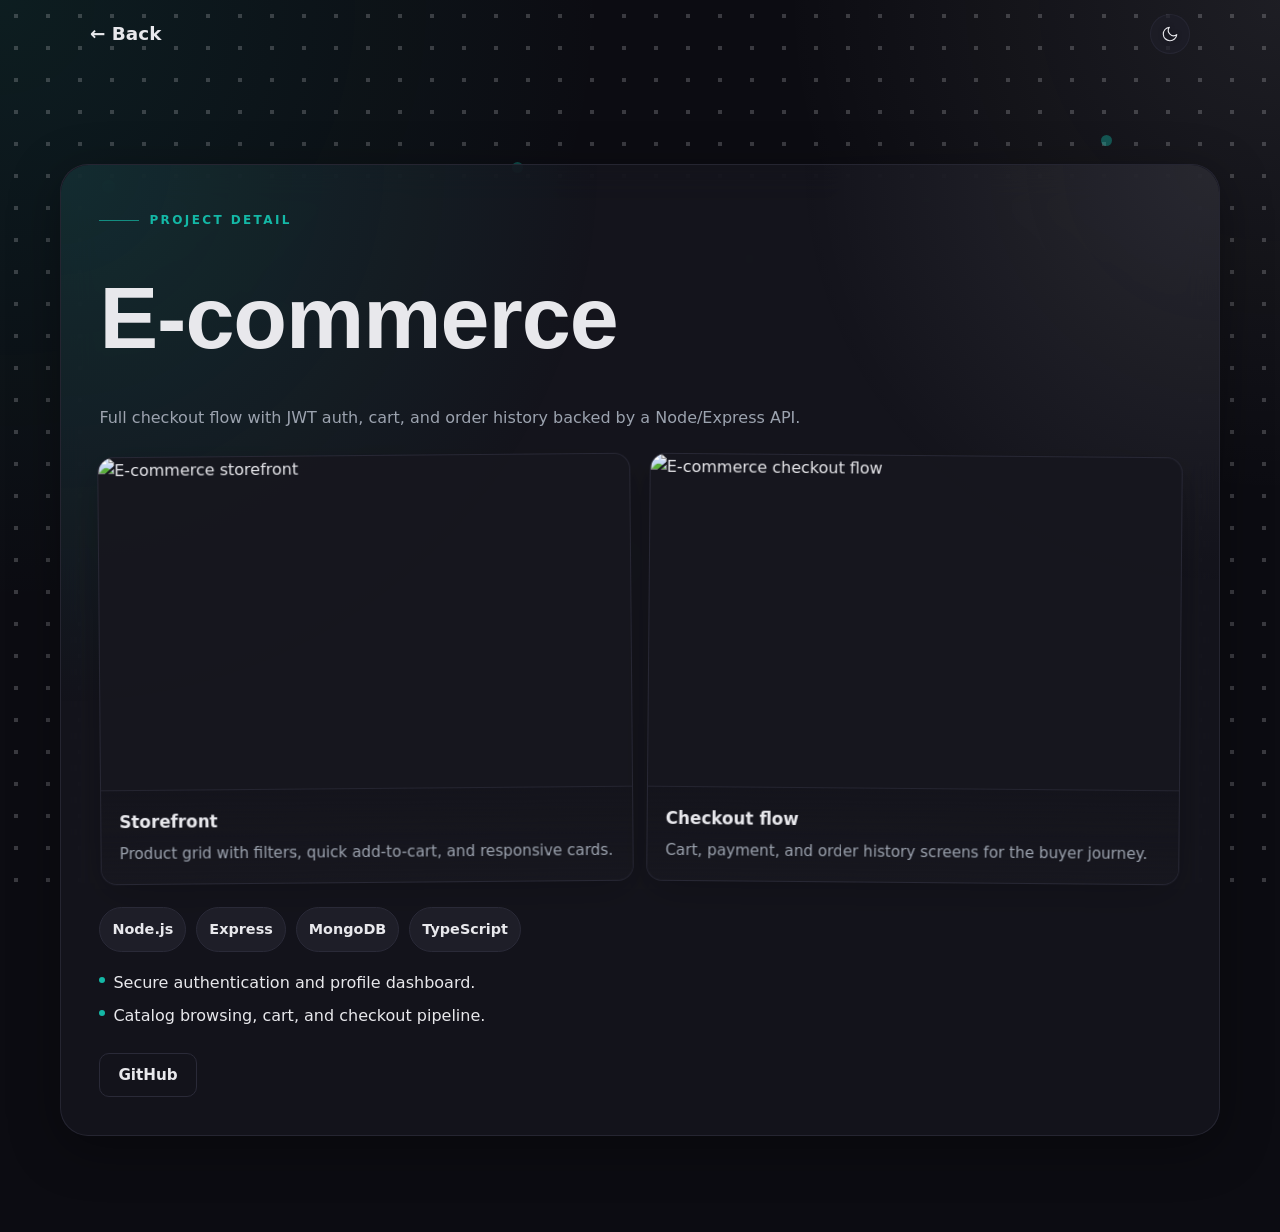
==== commit a27a2a37: "Update project pages and improve styling" ====
--- a/projects/ecommerce.html
+++ b/projects/ecommerce.html
@@ -8,7 +8,6 @@
   <link rel="stylesheet" href="../style.css">
 </head>
 <body>
-  <input type="checkbox" id="theme-toggle" class="visually-hidden" aria-label="Toggle light mode">
   <!-- Icon sprite (sun/moon) -->
   <svg width="0" height="0" style="position:absolute">
     <defs>
@@ -22,6 +21,7 @@
     </defs>
   </svg>
   <div class="page project-detail" style="--detail-bg: url('../public/ecommerce3.jpg');">
+    <input type="checkbox" id="theme-toggle" class="visually-hidden" aria-label="Toggle theme">
     <div class="dot-background" aria-hidden="true">
       <div class="dot-grid"></div>
       <div class="floating-dots">
--- a/style.css
+++ b/style.css
@@ -68,7 +68,7 @@
   color-scheme: dark;
 }
 
-#theme-toggle:checked ~ .page {
+.page:has(#theme-toggle:checked) {
   --background: var(--background-light);
   --foreground: var(--foreground-light);
   --card: var(--card-light);
@@ -301,12 +301,7 @@
 
 .tech-apps {
   padding-top: 64px;
-}
-
-.tech-app-grid {
-  display: grid;
-  grid-template-columns: repeat(auto-fit, minmax(240px, 1fr));
-  gap: 16px;
+  overflow: clip;
 }
 
 .tech-app-card {
@@ -326,11 +321,106 @@
   box-shadow: 0 16px 40px rgba(20, 184, 166, 0.2);
 }
 
+.skills-intro {
+  max-width: 56ch;
+  margin-bottom: 0;
+}
+
+.skills-stack-grid {
+  margin-top: 2.75rem;
+  display: grid;
+  grid-template-columns: repeat(auto-fit, minmax(220px, 1fr));
+  gap: 1rem;
+}
+
+.stack-tech-card {
+  display: flex;
+  align-items: flex-start;
+  gap: 0.8rem;
+  scroll-margin-top: 120px;
+  animation: stackCardFloat 4.8s ease-in-out infinite;
+  animation-delay: calc(var(--card-index, 0) * 120ms);
+}
+
+.stack-tech-card:nth-child(1) { --card-index: 0; }
+.stack-tech-card:nth-child(2) { --card-index: 1; }
+.stack-tech-card:nth-child(3) { --card-index: 2; }
+.stack-tech-card:nth-child(4) { --card-index: 3; }
+.stack-tech-card:nth-child(5) { --card-index: 4; }
+.stack-tech-card:nth-child(6) { --card-index: 5; }
+.stack-tech-card:nth-child(7) { --card-index: 6; }
+.stack-tech-card:nth-child(8) { --card-index: 7; }
+.stack-tech-card:nth-child(9) { --card-index: 8; }
+.stack-tech-card:nth-child(10) { --card-index: 9; }
+.stack-tech-card:nth-child(11) { --card-index: 10; }
+.stack-tech-card:nth-child(12) { --card-index: 11; }
+.stack-tech-card:nth-child(13) { --card-index: 12; }
+
+.stack-tech-card:target {
+  border-color: var(--accent);
+  box-shadow: 0 20px 46px rgba(20, 184, 166, 0.26);
+}
+
+
+.tech-card-icon {
+  flex: 0 0 2.8rem;
+  width: 2.8rem;
+  height: 2.8rem;
+  display: grid;
+  place-items: center;
+  border-radius: 0.9rem;
+  background: linear-gradient(180deg,
+      color-mix(in srgb, var(--secondary) 88%, transparent),
+      color-mix(in srgb, var(--background) 82%, transparent));
+  border: 1px solid color-mix(in srgb, var(--border) 76%, transparent);
+  box-shadow: inset 0 1px 0 rgba(255, 255, 255, 0.08);
+  transition: transform 0.28s ease, border-color 0.28s ease, box-shadow 0.28s ease, filter 0.28s ease;
+}
+
+.tech-card-icon img {
+  width: 1.7rem;
+  height: 1.7rem;
+}
+
+.tech-card-copy {
+  transition: transform 0.28s ease, color 0.28s ease;
+}
+
+.tech-card-copy h3 {
+  margin: 0 0 0.28rem;
+  font-size: 0.98rem;
+}
+
+.tech-card-copy .small-text {
+  margin: 0;
+  font-size: 0.78rem;
+  line-height: 1.4;
+}
+
+
+@keyframes stackCardFloat {
+  0%, 100% {
+    transform: translateY(0);
+  }
+  50% {
+    transform: translateY(-5px);
+  }
+}
+
+@keyframes orbitNodeFloat {
+  0%, 100% {
+    transform: translate(-50%, -50%) rotate(var(--angle)) translateY(0);
+  }
+  50% {
+    transform: translate(-50%, -50%) rotate(var(--angle)) translateY(-8px);
+  }
+}
+
 .page .invert-on-dark {
   filter: invert(1) hue-rotate(180deg);
 }
 
-#theme-toggle:checked ~ .page .invert-on-dark {
+.page:has(#theme-toggle:checked) .invert-on-dark {
   filter: invert(0);
 }
 
@@ -425,11 +515,12 @@
 .icon.close { display: none; }
 .icon.sun { display: none; }
 
-#theme-toggle:checked ~ .page .icon.sun { display: inline; }
-#theme-toggle:checked ~ .page .icon.moon { display: none; }
-#theme-toggle:not(:checked) ~ .page .icon.moon { display: inline; }
+.page:has(#theme-toggle:checked) .theme-toggle .icon.sun { display: inline; }
+.page:has(#theme-toggle:checked) .theme-toggle .icon.moon { display: none; }
+.theme-toggle .icon.moon { display: inline; }
 
 .icon-button.theme-toggle {
+  appearance: none;
   color: var(--foreground);
   border-color: color-mix(in srgb, var(--border) 70%, transparent);
   background: color-mix(in srgb, var(--secondary) 75%, transparent);
@@ -536,6 +627,11 @@
 
 .three-columns {
   grid-template-columns: repeat(auto-fit, minmax(240px, 1fr));
+}
+
+.services-grid {
+  grid-template-columns: repeat(3, minmax(0, 1fr));
+  gap: 18px;
 }
 
 .four-columns {
@@ -632,11 +728,47 @@
   margin-bottom: 28px;
 }
 
+.section-lead {
+  display: flex;
+  flex-direction: column;
+  align-items: center;
+  gap: 12px;
+  margin: 0 auto 40px;
+  max-width: 900px;
+  text-align: center;
+}
+
+.section-lead .eyebrow {
+  justify-content: center;
+}
+
+.section-lead .section-title {
+  margin: 0;
+  max-width: 20ch;
+  text-wrap: balance;
+}
+
+.section-lead .body-text {
+  margin: 0;
+  max-width: 760px;
+  text-wrap: balance;
+}
+
+.section-lead .rule {
+  width: 120px;
+  flex: none;
+  margin-top: 4px;
+}
+
 .rule {
   flex: 1;
   height: 2px;
   background: var(--accent);
   opacity: 0.8;
+}
+
+.about-grid {
+  align-items: start;
 }
 
 .gap-large {
@@ -712,10 +844,24 @@
   font-size: 0.9rem;
 }
 
-.project .learn-more {
+.project .project-link {
   position: absolute;
   right: 16px;
   bottom: 16px;
+}
+
+.project .project-link {
+  display: inline-flex;
+  width: fit-content;
+  align-items: center;
+  justify-content: center;
+  text-align: center;
+  line-height: 1;
+  color: var(--muted-foreground);
+}
+
+.project .project-link:hover {
+  color: var(--foreground);
 }
 
 .bullet-list {
@@ -757,10 +903,547 @@
   color: var(--accent);
 }
 
+.ux-gallery {
+  position: relative;
+}
+
+.ux-gallery-grid {
+  align-items: stretch;
+}
+
+.ux-gallery-card {
+  position: relative;
+  overflow: hidden;
+  padding: 0;
+  background: color-mix(in srgb, var(--card) 92%, transparent);
+  box-shadow: 0 14px 44px rgba(0, 0, 0, 0.18);
+}
+
+.ux-gallery-card:hover {
+  transform: translateY(-10px);
+  box-shadow: 0 24px 70px rgba(0, 0, 0, 0.24);
+}
+
+.ux-gallery-card::after {
+  content: '';
+  position: absolute;
+  inset: 0;
+  border-radius: inherit;
+  background:
+    radial-gradient(circle at top right, rgba(255, 255, 255, 0.12), transparent 34%),
+    radial-gradient(circle at bottom left, color-mix(in srgb, var(--accent) 14%, transparent), transparent 38%);
+  opacity: 0;
+  pointer-events: none;
+  transition: opacity 0.28s ease;
+}
+
+.ux-gallery-card:hover::after {
+  opacity: 1;
+}
+
+.ux-gallery-preview {
+  position: relative;
+  display: flex;
+  align-items: center;
+  justify-content: center;
+  height: 260px;
+  min-height: 0;
+  padding: 14px 16px;
+  overflow: hidden;
+  isolation: isolate;
+  border-bottom: 1px solid color-mix(in srgb, var(--border) 82%, transparent);
+  background:
+    radial-gradient(circle at 22% 18%, rgba(255, 255, 255, 0.16), transparent 28%),
+    linear-gradient(145deg, rgba(10, 16, 30, 0.96), rgba(12, 29, 44, 0.92));
+}
+
+.ux-gallery-preview::before {
+  content: '';
+  position: absolute;
+  inset: 0;
+  background-image: radial-gradient(circle at 1px 1px, rgba(232, 246, 255, 0.14) 1px, transparent 0);
+  background-size: 19px 19px;
+  opacity: 0.24;
+  pointer-events: none;
+}
+
+.ux-gallery-preview::after {
+  content: '';
+  position: absolute;
+  inset: auto -12% -26% 8%;
+  height: 56%;
+  background: radial-gradient(circle, color-mix(in srgb, var(--accent) 22%, transparent), transparent 68%);
+  filter: blur(28px);
+  opacity: 0.72;
+  pointer-events: none;
+}
+
+.ux-preview-image {
+  padding: 0;
+  background: #050505;
+}
+
+.ux-gallery-trigger {
+  cursor: zoom-in;
+}
+
+.ux-gallery-image-strip {
+  position: relative;
+  z-index: 1;
+  display: flex;
+  align-items: flex-end;
+  justify-content: center;
+  gap: 10px;
+  width: 100%;
+  height: 100%;
+  padding: 18px 14px;
+}
+
+.ux-gallery-image-frame {
+  display: flex;
+  align-items: center;
+  justify-content: center;
+  width: min(30%, 96px);
+  height: 100%;
+  border-radius: 24px;
+  border: 1px solid rgba(255, 255, 255, 0.08);
+  background: linear-gradient(180deg, rgba(12, 20, 34, 0.96), rgba(10, 16, 26, 0.94));
+  box-shadow:
+    0 14px 30px rgba(0, 0, 0, 0.32),
+    inset 0 1px 0 rgba(255, 255, 255, 0.08);
+  overflow: hidden;
+  transform: translateY(12px) scale(0.92);
+  transition: transform 0.28s ease, box-shadow 0.28s ease, border-color 0.28s ease;
+}
+
+.ux-gallery-image-frame.active {
+  transform: translateY(0) scale(1);
+  border-color: color-mix(in srgb, var(--accent) 44%, transparent);
+  box-shadow:
+    0 20px 42px rgba(0, 0, 0, 0.36),
+    0 0 0 1px rgba(20, 184, 166, 0.16);
+}
+
+.ux-gallery-card:hover .ux-gallery-image-frame {
+  transform: translateY(8px) scale(0.95);
+}
+
+.ux-gallery-card:hover .ux-gallery-image-frame.active {
+  transform: translateY(-2px) scale(1.02);
+}
+
+.ux-preview-image::before,
+.ux-preview-image::after {
+  content: none;
+}
+
+.ux-gallery-image {
+  position: relative;
+  z-index: 1;
+  width: 100%;
+  height: 100%;
+  min-height: 0;
+  object-fit: cover;
+  object-position: center top;
+  filter: saturate(1.02) contrast(1.01);
+}
+
+.ux-gallery-image.portrait {
+  width: auto;
+  max-width: min(100%, 176px);
+  object-fit: contain;
+  background: #050505;
+  padding: 0.35rem 0;
+  object-position: center;
+}
+
+.ux-gallery-copy {
+  position: relative;
+  z-index: 1;
+  padding: 18px 20px 20px;
+}
+
+.ux-gallery-copy .small {
+  display: block;
+  margin-bottom: 0.65rem;
+  color: var(--accent);
+  letter-spacing: 0.16em;
+}
+
+.ux-gallery-copy .card-title {
+  margin-bottom: 0.7rem;
+}
+
+.ux-gallery-copy .small-text {
+  margin-bottom: 1rem;
+}
+
+.ux-gallery-tags {
+  display: flex;
+  flex-wrap: wrap;
+  gap: 10px;
+}
+
+.ux-gallery-tags span {
+  padding: 6px 10px;
+  border-radius: 999px;
+  border: 1px solid color-mix(in srgb, var(--border) 82%, transparent);
+  background: color-mix(in srgb, var(--secondary) 72%, transparent);
+  color: var(--muted-foreground);
+  font-size: 0.82rem;
+  font-weight: 700;
+}
+
+.ux-gallery-actions {
+  margin-top: 1rem;
+  display: flex;
+  align-items: center;
+}
+
+.ux-gallery-actions .btn {
+  display: inline-flex;
+  flex: 0 0 auto;
+  align-items: center;
+  justify-content: center;
+  width: auto;
+  min-width: 0;
+  padding-inline: 1rem;
+  text-align: center;
+  line-height: 1;
+  white-space: nowrap;
+  color: var(--muted-foreground);
+}
+
+.ux-gallery-actions .btn:hover {
+  color: var(--foreground);
+}
+
+.ux-lightbox {
+  position: fixed;
+  inset: 0;
+  z-index: 120;
+  display: grid;
+  place-items: center;
+  padding: 24px;
+  opacity: 0;
+  visibility: hidden;
+  pointer-events: none;
+  transition: opacity 0.22s ease;
+}
+
+body.lightbox-open {
+  overflow: hidden;
+}
+
+.ux-lightbox.is-open {
+  opacity: 1;
+  visibility: visible;
+  pointer-events: auto;
+}
+
+.ux-lightbox-backdrop {
+  position: absolute;
+  inset: 0;
+  border: 0;
+  padding: 0;
+  background: rgba(2, 6, 13, 0.82);
+  backdrop-filter: blur(10px);
+  cursor: pointer;
+}
+
+.ux-lightbox-panel {
+  position: relative;
+  z-index: 1;
+  display: flex;
+  flex-direction: column;
+  gap: 14px;
+  width: min(1120px, calc(100vw - 48px));
+  max-height: calc(100vh - 48px);
+  padding: 18px;
+  border: 1px solid color-mix(in srgb, var(--accent) 22%, var(--border));
+  border-radius: calc(var(--radius) + 6px);
+  background: color-mix(in srgb, var(--card) 94%, rgba(4, 10, 18, 0.96));
+  box-shadow: 0 28px 80px rgba(0, 0, 0, 0.34);
+}
+
+.ux-lightbox-image {
+  width: 100%;
+  max-height: calc(100vh - 132px);
+  object-fit: contain;
+  border-radius: calc(var(--radius) - 4px);
+  background: #050505;
+}
+
+.ux-lightbox-image.portrait {
+  width: auto;
+  max-width: min(100%, 420px);
+  margin: 0 auto;
+}
+
+.ux-lightbox-gallery {
+  display: flex;
+  flex-wrap: wrap;
+  justify-content: center;
+  gap: 18px;
+  overflow: auto;
+  padding-right: 4px;
+}
+
+.ux-lightbox-gallery .ux-lightbox-image.portrait {
+  margin: 0;
+  max-width: min(100%, 300px);
+}
+
+.ux-window-chrome {
+  position: relative;
+  z-index: 1;
+  display: flex;
+  gap: 6px;
+  margin-bottom: 14px;
+}
+
+.ux-window-chrome span {
+  width: 8px;
+  height: 8px;
+  border-radius: 50%;
+  background: rgba(255, 255, 255, 0.82);
+  box-shadow: 0 0 0 1px rgba(255, 255, 255, 0.08);
+}
+
+.ux-dashboard-layout {
+  position: relative;
+  z-index: 1;
+  display: grid;
+  grid-template-columns: 56px 1fr;
+  gap: 12px;
+  min-height: 176px;
+}
+
+.ux-sidebar,
+.ux-toolbar,
+.ux-stats-row span,
+.ux-chart-block,
+.ux-bottom-row span,
+.ux-phone-hero,
+.ux-phone-card,
+.ux-landing-nav,
+.ux-landing-hero,
+.ux-landing-copy span,
+.ux-panel {
+  border: 1px solid rgba(255, 255, 255, 0.08);
+  background: linear-gradient(180deg, rgba(255, 255, 255, 0.12), rgba(255, 255, 255, 0.04));
+  box-shadow: inset 0 1px 0 rgba(255, 255, 255, 0.06);
+}
+
+.ux-sidebar {
+  border-radius: 18px;
+}
+
+.ux-dashboard-main {
+  display: grid;
+  grid-template-rows: 22px auto 1fr auto;
+  gap: 10px;
+}
+
+.ux-toolbar {
+  width: 44%;
+  border-radius: 999px;
+}
+
+.ux-stats-row {
+  display: grid;
+  grid-template-columns: repeat(3, 1fr);
+  gap: 10px;
+}
+
+.ux-stats-row span {
+  height: 46px;
+  border-radius: 14px;
+}
+
+.ux-chart-block {
+  border-radius: 18px;
+  background:
+    linear-gradient(180deg, rgba(255, 255, 255, 0.08), rgba(255, 255, 255, 0.03)),
+    linear-gradient(90deg,
+      transparent 0%,
+      transparent 10%,
+      rgba(20, 184, 166, 0.18) 10% 12%,
+      transparent 12% 22%,
+      rgba(20, 184, 166, 0.24) 22% 24%,
+      transparent 24% 40%,
+      rgba(20, 184, 166, 0.2) 40% 42%,
+      transparent 42% 56%,
+      rgba(20, 184, 166, 0.26) 56% 58%,
+      transparent 58% 100%);
+}
+
+.ux-bottom-row {
+  display: grid;
+  grid-template-columns: 1.2fr 0.8fr;
+  gap: 10px;
+}
+
+.ux-bottom-row span {
+  height: 38px;
+  border-radius: 14px;
+}
+
+.ux-preview-mobile {
+  display: grid;
+  place-items: center;
+}
+
+.ux-phone-frame {
+  position: relative;
+  z-index: 1;
+  width: 132px;
+  min-height: 208px;
+  padding: 12px 10px 12px;
+  border-radius: 28px;
+  border: 1px solid rgba(255, 255, 255, 0.12);
+  background: linear-gradient(180deg, rgba(8, 12, 24, 0.95), rgba(15, 31, 48, 0.96));
+  box-shadow:
+    0 18px 40px rgba(0, 0, 0, 0.34),
+    inset 0 1px 0 rgba(255, 255, 255, 0.08);
+}
+
+.ux-phone-notch {
+  width: 42px;
+  height: 6px;
+  border-radius: 999px;
+  margin: 0 auto 12px;
+  background: rgba(255, 255, 255, 0.16);
+}
+
+.ux-phone-screen {
+  display: grid;
+  gap: 10px;
+}
+
+.ux-phone-hero {
+  height: 58px;
+  border-radius: 18px;
+}
+
+.ux-phone-lines {
+  display: grid;
+  gap: 7px;
+}
+
+.ux-phone-lines span {
+  display: block;
+  height: 8px;
+  border-radius: 999px;
+  background: rgba(255, 255, 255, 0.14);
+}
+
+.ux-phone-lines span:last-child {
+  width: 68%;
+}
+
+.ux-phone-card {
+  height: 38px;
+  border-radius: 16px;
+}
+
+.ux-phone-card.large {
+  height: 52px;
+}
+
+.ux-phone-card.slim {
+  height: 26px;
+}
+
+.ux-floating-chip {
+  position: absolute;
+  z-index: 1;
+  width: 76px;
+  height: 34px;
+  border-radius: 14px;
+  border: 1px solid rgba(20, 184, 166, 0.22);
+  background: color-mix(in srgb, var(--secondary) 82%, transparent);
+  box-shadow: 0 12px 28px rgba(0, 0, 0, 0.2);
+}
+
+.ux-chip-top {
+  top: 52px;
+  left: 20px;
+  transform: rotate(-10deg);
+}
+
+.ux-chip-bottom {
+  right: 20px;
+  bottom: 26px;
+  transform: rotate(9deg);
+}
+
+.ux-landing-shell {
+  position: relative;
+  z-index: 1;
+  border-radius: 22px;
+  padding: 16px;
+  background: linear-gradient(180deg, rgba(8, 14, 30, 0.5), rgba(16, 34, 48, 0.28));
+  border: 1px solid rgba(255, 255, 255, 0.08);
+}
+
+.ux-landing-nav {
+  height: 16px;
+  width: 42%;
+  border-radius: 999px;
+}
+
+.ux-landing-hero {
+  height: 78px;
+  border-radius: 20px;
+  margin: 14px 0 12px;
+}
+
+.ux-landing-copy {
+  display: grid;
+  gap: 8px;
+  margin-bottom: 12px;
+}
+
+.ux-landing-copy span {
+  display: block;
+  height: 8px;
+  border-radius: 999px;
+}
+
+.ux-landing-copy span:nth-child(1) {
+  width: 84%;
+}
+
+.ux-landing-copy span:nth-child(2) {
+  width: 70%;
+}
+
+.ux-landing-copy span:nth-child(3) {
+  width: 56%;
+}
+
+.ux-landing-panels {
+  display: grid;
+  grid-template-columns: repeat(2, minmax(0, 1fr));
+  gap: 10px;
+}
+
+.ux-panel {
+  min-height: 56px;
+  border-radius: 16px;
+}
+
+.ux-panel.wide {
+  grid-column: 1 / -1;
+  min-height: 70px;
+}
+
 .service {
   display: flex;
   gap: 12px;
-  align-items: center;
+  align-items: flex-start;
+  min-height: 100%;
 }
 
 .icon-circle {
@@ -1019,8 +1702,8 @@
 
 .detail-gallery {
   display: grid;
-  grid-template-columns: repeat(auto-fit, minmax(280px, 1fr));
-  gap: 18px;
+  grid-template-columns: repeat(auto-fit, minmax(200px, 1fr));
+  gap: 16px;
   margin: 18px 0 24px;
   perspective: 1400px;
 }
@@ -1102,7 +1785,7 @@
   width: 100%;
   display: block;
   object-fit: cover;
-  min-height: 180px;
+  min-height: 140px;
   aspect-ratio: 16 / 10;
   transform-origin: center;
   transition: transform 560ms cubic-bezier(0.22, 1, 0.36, 1), filter 420ms ease;
@@ -1224,9 +1907,9 @@
 .dot-grid {
   position: absolute;
   inset: 0;
-  background-image: radial-gradient(circle, color-mix(in srgb, var(--foreground) 18%, transparent) 2px, transparent 2px);
+  background-image: radial-gradient(circle, color-mix(in srgb, var(--foreground) 25%, transparent) 2.5px, transparent 2.5px);
   background-size: 32px 32px;
-  opacity: 0.6;
+  opacity: 0.85;
   transition: opacity 0.4s ease;
 }
 
@@ -1239,8 +1922,8 @@
   position: absolute;
   left: calc(var(--x) * 1%);
   top: calc(var(--y) * 1%);
-  width: calc(var(--s) * 1px);
-  height: calc(var(--s) * 1px);
+  width: calc(var(--s) * 1.8px);
+  height: calc(var(--s) * 1.8px);
   background: color-mix(in srgb, var(--accent) 90%, transparent);
   border-radius: 999px;
   opacity: var(--o);
@@ -1461,6 +2144,13 @@
   .hero {
     padding-top: 48px;
   }
+
+}
+
+@media (max-width: 760px) {
+  .skills-stack-grid {
+    grid-template-columns: repeat(2, minmax(0, 1fr));
+  }
 }
 
 @media (max-width: 640px) {
@@ -1475,6 +2165,7 @@
 
   .card-grid,
   .three-columns,
+  .services-grid,
   .four-columns {
     grid-template-columns: 1fr;
   }
@@ -1486,4 +2177,22 @@
   .tech-grid {
     gap: 12px;
   }
-}
+
+  .skills-stack-grid {
+    grid-template-columns: 1fr;
+  }
+}
+
+@media (min-width: 641px) and (max-width: 980px) {
+  .services-grid {
+    grid-template-columns: repeat(2, minmax(0, 1fr));
+  }
+}
+
+@media (prefers-reduced-motion: reduce) {
+  .stack-tech-card,
+  .tech-grid a,
+  .tech-grid button.tech-tile {
+    animation: none;
+  }
+}
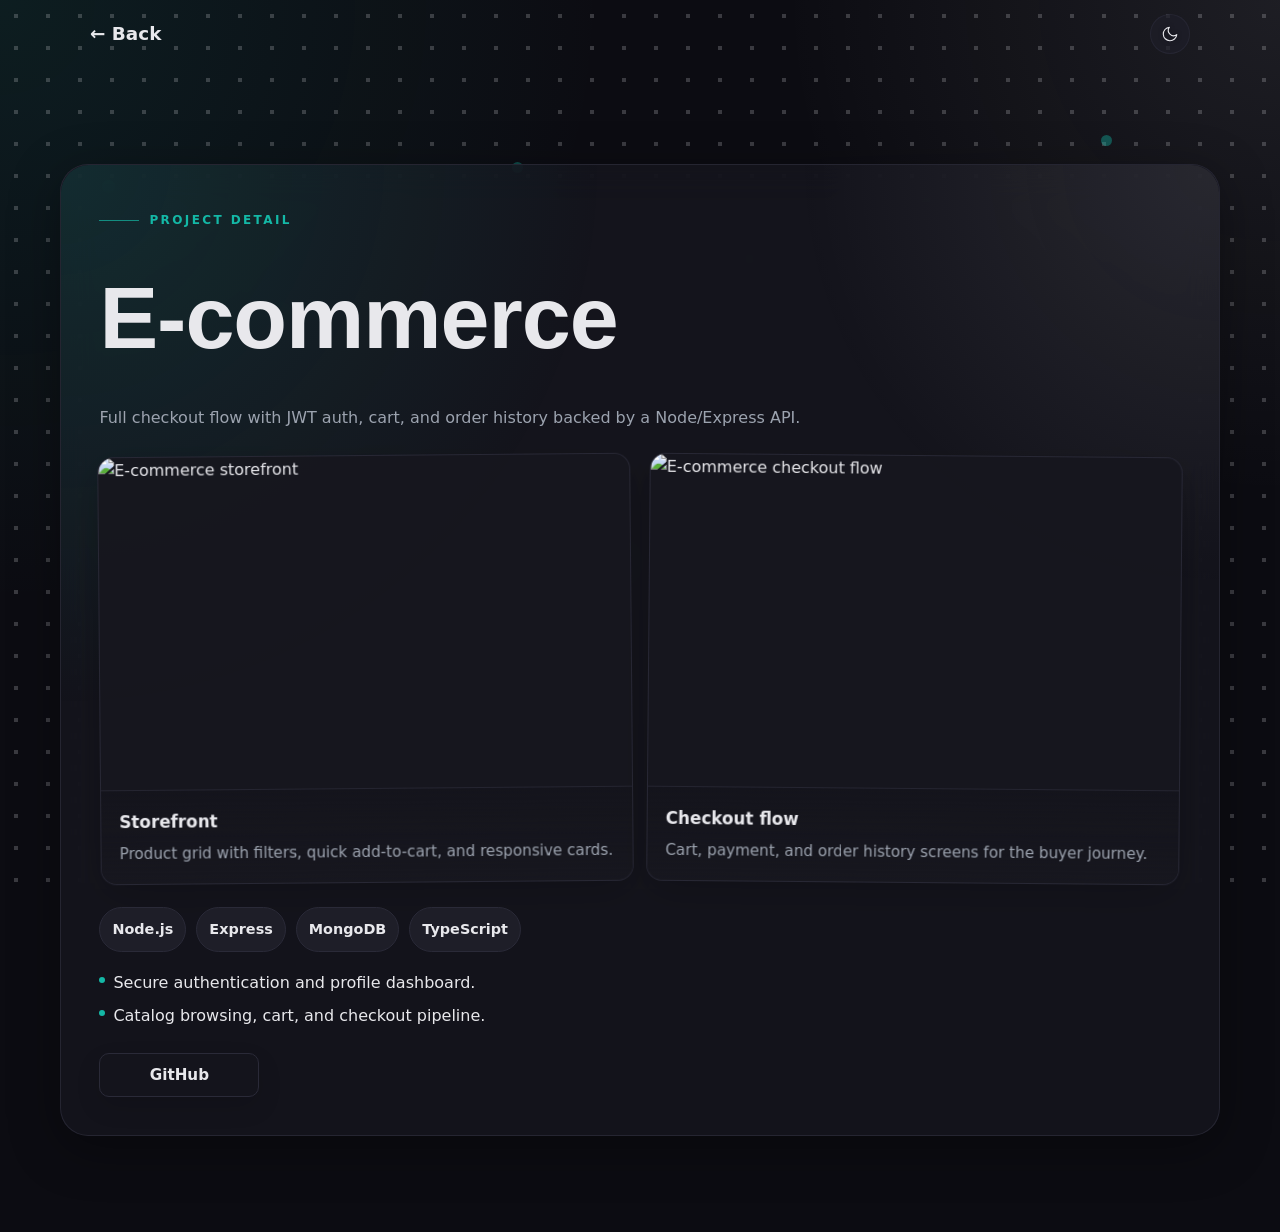
==== commit da55aaa1: "Merge d70d5ee40ec711adc15c7b477f50c865e2a98480 into a4f4d2a88545d1edf6f06149bfbe0ff98aeba170" ====
--- a/projects/ecommerce.html
+++ b/projects/ecommerce.html
@@ -3,7 +3,7 @@
 <head>
   <meta charset="UTF-8">
   <meta name="viewport" content="width=device-width, initial-scale=1.0">
-  <title>E-commerce | Bati</title>
+  <title>E-commerce | Bati | jano</title>
   <link rel="icon" type="image/x-icon" href="../public/favicon.ico">
   <link rel="stylesheet" href="../style.css">
 </head>
--- a/style.css
+++ b/style.css
@@ -844,13 +844,7 @@
   font-size: 0.9rem;
 }
 
-.project .project-link {
-  position: absolute;
-  right: 16px;
-  bottom: 16px;
-}
-
-.project .project-link {
+.project-link {
   display: inline-flex;
   width: fit-content;
   align-items: center;
@@ -860,8 +854,14 @@
   color: var(--muted-foreground);
 }
 
-.project .project-link:hover {
+.project-link:hover {
   color: var(--foreground);
+}
+
+.project .project-link {
+  position: absolute;
+  right: 16px;
+  bottom: 16px;
 }
 
 .bullet-list {
@@ -1098,6 +1098,13 @@
   margin-top: 1rem;
   display: flex;
   align-items: center;
+  justify-content: space-between;
+  gap: 18px;
+  flex-wrap: wrap;
+}
+
+.ux-gallery-actions .link-row {
+  margin-left: auto;
 }
 
 .ux-gallery-actions .btn {
@@ -1671,9 +1678,27 @@
 }
 
 .project-detail .button-row {
+  display: flex;
+  flex-wrap: wrap;
   justify-content: flex-start;
+  gap: 14px;
   margin-top: 24px;
   margin-bottom: 0;
+  align-items: stretch;
+}
+
+.project-detail .button-row .btn {
+  min-width: 160px;
+  padding-inline: 20px;
+  box-shadow: 0 10px 24px rgba(0, 0, 0, 0.12);
+}
+
+.project-detail .button-row .btn.outline {
+  background: color-mix(in srgb, var(--card) 76%, transparent);
+}
+
+.project-detail .button-row .btn:hover {
+  box-shadow: 0 14px 30px rgba(0, 0, 0, 0.16);
 }
 
 .detail-hero {
@@ -2158,6 +2183,15 @@
     letter-spacing: -0.5px;
   }
 
+  .ux-gallery-actions .link-row {
+    margin-left: 0;
+  }
+
+  .project-detail .button-row .btn {
+    width: 100%;
+    min-width: 0;
+  }
+
   .button-row a {
     width: 100%;
     justify-content: center;
